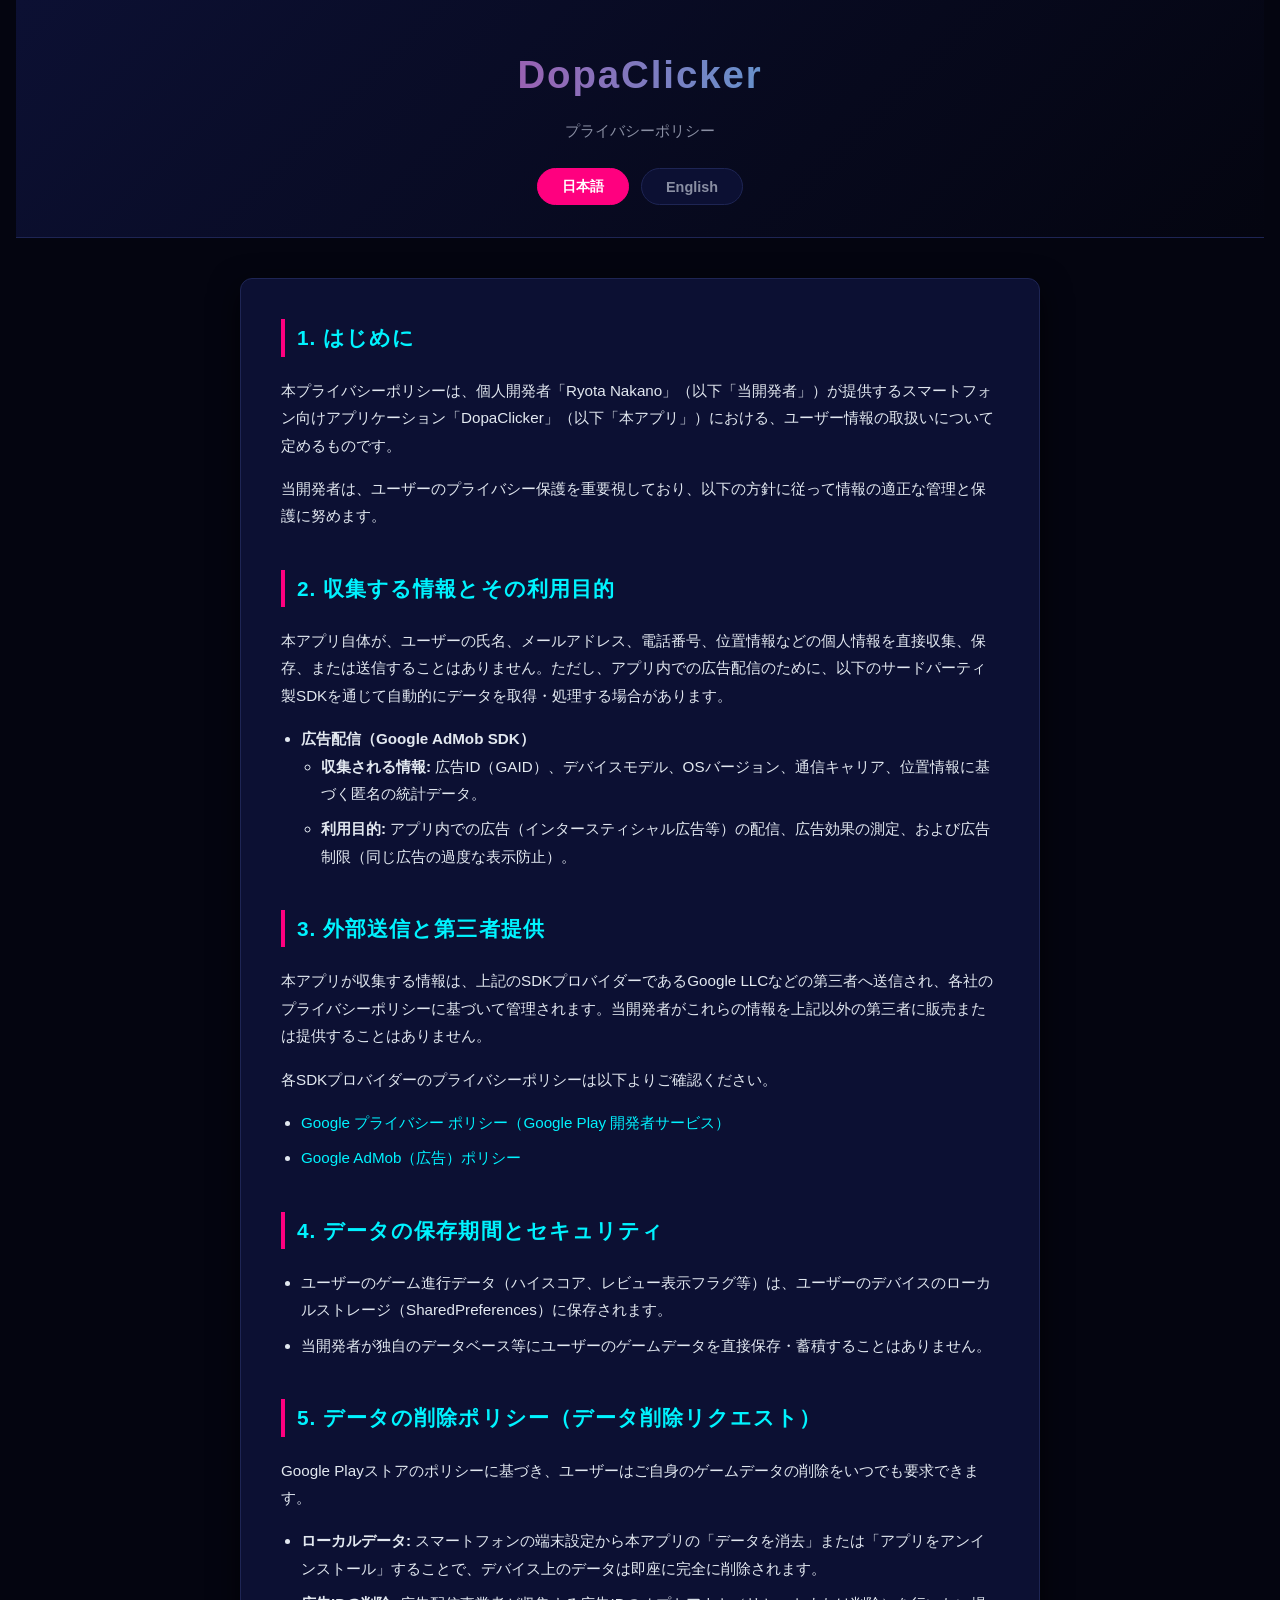
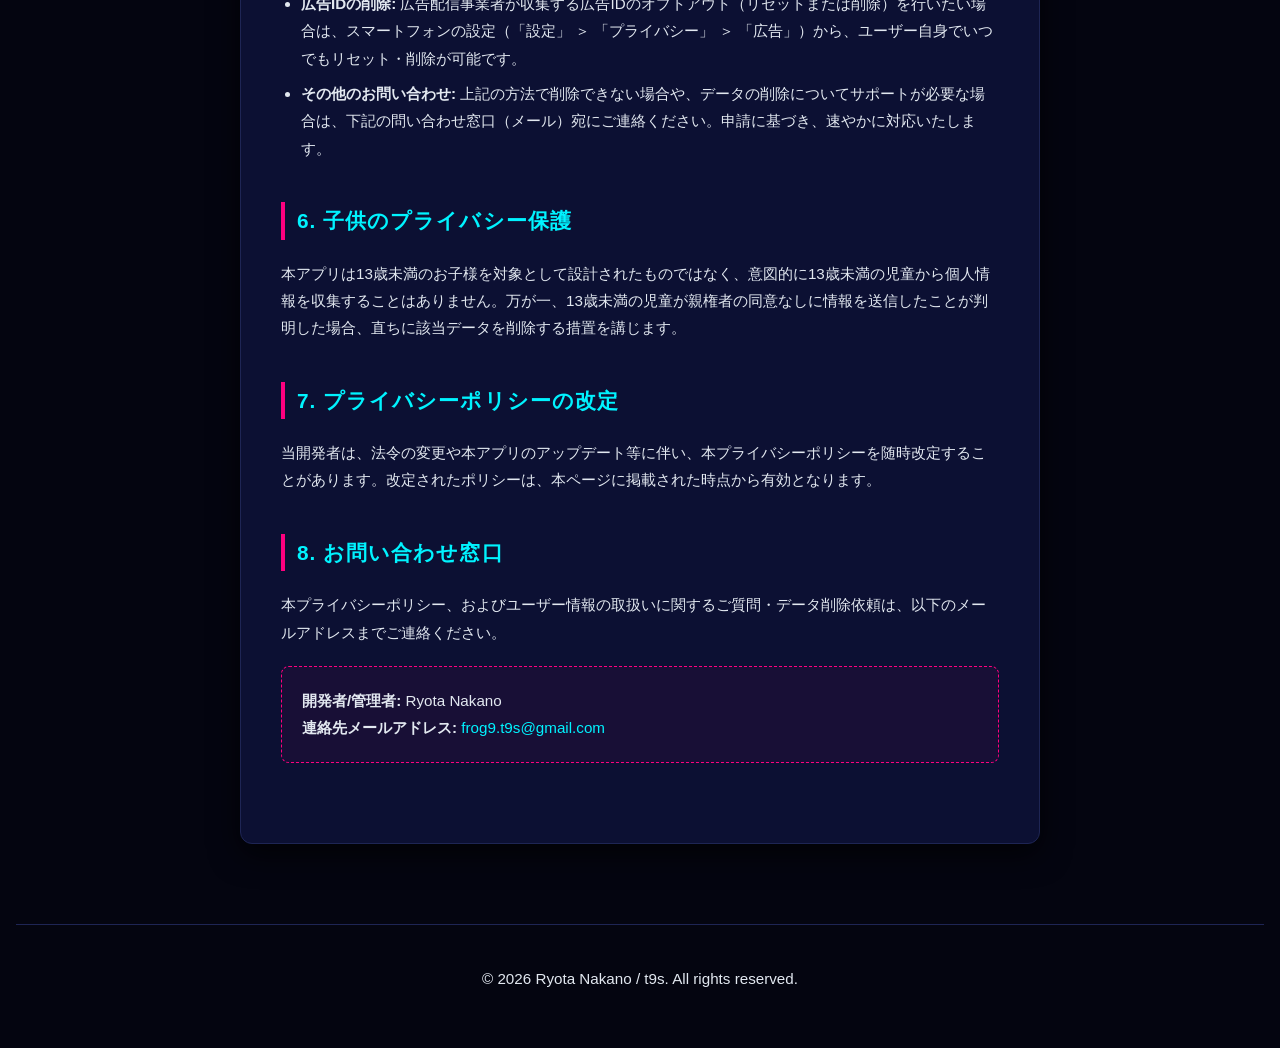
==== dopaclicker-privacy/index.html @ 0474fa30 "Add privacy policy for DopaClicker (Japanese and English)" ====
﻿<!DOCTYPE html>
<html lang="ja">
<head>
  <meta charset="UTF-8" />
  <meta name="viewport" content="width=device-width, initial-scale=1.0" />
  <title>プライバシーポリシー | DopaClicker</title>
  <style>
    :root {
      --bg: #040510;
      --surface: #0c1033;
      --border: #1e2554;
      --text: #e2e8f0;
      --muted: #8a8fa3;
      --accent: #ff007f;
      --accent-hover: #e60072;
      --accent2: #00f3ff;
    }
    * { box-sizing: border-box; margin: 0; padding: 0; }
    body {
      background: var(--bg);
      color: var(--text);
      font-family: 'Segoe UI', -apple-system, BlinkMacSystemFont, 'Hiragino Sans', 'Noto Sans JP', sans-serif;
      line-height: 1.8;
      padding: 0 16px;
    }
    header {
      background: linear-gradient(135deg, #0c1033, #040510);
      border-bottom: 1px solid var(--border);
      padding: 40px 0 32px;
      text-align: center;
    }
    header .logo {
      font-size: 2.4rem;
      font-weight: 900;
      background: linear-gradient(90deg, var(--accent), var(--accent2));
      -webkit-background-clip: text;
      -webkit-text-fill-color: transparent;
      background-clip: text;
      letter-spacing: 0.05em;
    }
    header p {
      color: var(--muted);
      font-size: 0.95rem;
      margin-top: 8px;
    }
    .lang-toggle {
      display: flex;
      justify-content: center;
      gap: 12px;
      margin: 24px auto 0;
    }
    .lang-btn {
      background: var(--surface);
      border: 1px solid var(--border);
      color: var(--muted);
      border-radius: 20px;
      padding: 8px 24px;
      cursor: pointer;
      font-size: 0.9rem;
      transition: all 0.2s ease;
      font-weight: 600;
    }
    .lang-btn.active {
      background: var(--accent);
      border-color: var(--accent);
      color: #ffffff;
    }
    main {
      max-width: 800px;
      margin: 40px auto 80px;
      background: var(--surface);
      padding: 40px;
      border-radius: 12px;
      border: 1px solid var(--border);
      box-shadow: 0 10px 30px rgba(0, 0, 0, 0.7);
    }
    section { margin-bottom: 40px; }
    h2 {
      font-size: 1.3rem;
      font-weight: 700;
      color: var(--accent2);
      border-left: 4px solid var(--accent);
      padding-left: 12px;
      margin-bottom: 20px;
      letter-spacing: 0.05em;
    }
    p, ul {
      color: var(--text);
      font-size: 0.95rem;
      margin-bottom: 16px;
    }
    ul {
      padding-left: 20px;
    }
    li {
      margin-bottom: 8px;
    }
    a {
      color: var(--accent2);
      text-decoration: none;
      transition: color 0.2s;
    }
    a:hover {
      color: var(--accent);
      text-decoration: underline;
    }
    .contact-box {
      background: rgba(255, 0, 127, 0.05);
      border: 1px dashed var(--accent);
      padding: 20px;
      border-radius: 8px;
      margin-top: 20px;
    }
    .contact-box p { margin-bottom: 0; }
    footer {
      text-align: center;
      padding: 40px 0;
      color: var(--muted);
      font-size: 0.85rem;
      border-top: 1px solid var(--border);
    }
    /* Language visibility */
    .lang-en { display: none; }
    body.en .lang-ja { display: none; }
    body.en .lang-en { display: block; }
  </style>
</head>
<body>

<header>
  <div class="logo">DopaClicker</div>
  <p class="lang-ja">プライバシーポリシー</p>
  <p class="lang-en">Privacy Policy</p>
  
  <div class="lang-toggle">
    <button class="lang-btn active" id="btn-ja" onclick="setLang('ja')">日本語</button>
    <button class="lang-btn" id="btn-en" onclick="setLang('en')">English</button>
  </div>
</header>

<main>
  <!-- ==================== JAPANESE CONTENT ==================== -->
  <div class="lang-ja">
    <section>
      <h2>1. はじめに</h2>
      <p>本プライバシーポリシーは、個人開発者「Ryota Nakano」（以下「当開発者」）が提供するスマートフォン向けアプリケーション「DopaClicker」（以下「本アプリ」）における、ユーザー情報の取扱いについて定めるものです。</p>
      <p>当開発者は、ユーザーのプライバシー保護を重要視しており、以下の方針に従って情報の適正な管理と保護に努めます。</p>
    </section>

    <section>
      <h2>2. 収集する情報とその利用目的</h2>
      <p>本アプリ自体が、ユーザーの氏名、メールアドレス、電話番号、位置情報などの個人情報を直接収集、保存、または送信することはありません。ただし、アプリ内での広告配信のために、以下のサードパーティ製SDKを通じて自動的にデータを取得・処理する場合があります。</p>
      
      <ul>
        <li>
          <strong>広告配信（Google AdMob SDK）</strong>
          <ul>
            <li><strong>収集される情報:</strong> 広告ID（GAID）、デバイスモデル、OSバージョン、通信キャリア、位置情報に基づく匿名の統計データ。</li>
            <li><strong>利用目的:</strong> アプリ内での広告（インタースティシャル広告等）の配信、広告効果の測定、および広告制限（同じ広告の過度な表示防止）。</li>
          </ul>
        </li>
      </ul>
    </section>

    <section>
      <h2>3. 外部送信と第三者提供</h2>
      <p>本アプリが収集する情報は、上記のSDKプロバイダーであるGoogle LLCなどの第三者へ送信され、各社のプライバシーポリシーに基づいて管理されます。当開発者がこれらの情報を上記以外の第三者に販売または提供することはありません。</p>
      <p>各SDKプロバイダーのプライバシーポリシーは以下よりご確認ください。</p>
      <ul>
        <li><a href="https://policies.google.com/privacy" target="_blank" rel="noopener">Google プライバシー ポリシー（Google Play 開発者サービス）</a></li>
        <li><a href="https://policies.google.com/technologies/ads" target="_blank" rel="noopener">Google AdMob（広告）ポリシー</a></li>
      </ul>
    </section>

    <section>
      <h2>4. データの保存期間とセキュリティ</h2>
      <ul>
        <li>ユーザーのゲーム進行データ（ハイスコア、レビュー表示フラグ等）は、ユーザーのデバイスのローカルストレージ（SharedPreferences）に保存されます。</li>
        <li>当開発者が独自のデータベース等にユーザーのゲームデータを直接保存・蓄積することはありません。</li>
      </ul>
    </section>

    <section>
      <h2>5. データの削除ポリシー（データ削除リクエスト）</h2>
      <p>Google Playストアのポリシーに基づき、ユーザーはご自身のゲームデータの削除をいつでも要求できます。</p>
      <ul>
        <li><strong>ローカルデータ:</strong> スマートフォンの端末設定から本アプリの「データを消去」または「アプリをアンインストール」することで、デバイス上のデータは即座に完全に削除されます。</li>
        <li><strong>広告IDの削除:</strong> 広告配信事業者が収集する広告IDのオプトアウト（リセットまたは削除）を行いたい場合は、スマートフォンの設定（「設定」 ＞ 「プライバシー」 ＞ 「広告」）から、ユーザー自身でいつでもリセット・削除が可能です。</li>
        <li><strong>その他のお問い合わせ:</strong> 上記の方法で削除できない場合や、データの削除についてサポートが必要な場合は、下記の問い合わせ窓口（メール）宛にご連絡ください。申請に基づき、速やかに対応いたします。</li>
      </ul>
    </section>

    <section>
      <h2>6. 子供のプライバシー保護</h2>
      <p>本アプリは13歳未満のお子様を対象として設計されたものではなく、意図的に13歳未満の児童から個人情報を収集することはありません。万が一、13歳未満の児童が親権者の同意なしに情報を送信したことが判明した場合、直ちに該当データを削除する措置を講じます。</p>
    </section>

    <section>
      <h2>7. プライバシーポリシーの改定</h2>
      <p>当開発者は、法令の変更や本アプリのアップデート等に伴い、本プライバシーポリシーを随時改定することがあります。改定されたポリシーは、本ページに掲載された時点から有効となります。</p>
    </section>

    <section>
      <h2>8. お問い合わせ窓口</h2>
      <p>本プライバシーポリシー、およびユーザー情報の取扱いに関するご質問・データ削除依頼は、以下のメールアドレスまでご連絡ください。</p>
      <div class="contact-box">
        <p><strong>開発者/管理者:</strong> Ryota Nakano</p>
        <p><strong>連絡先メールアドレス:</strong> <a href="mailto:frog9.t9s@gmail.com">frog9.t9s@gmail.com</a></p>
      </div>
    </section>
  </div>

  <!-- ==================== ENGLISH CONTENT ==================== -->
  <div class="lang-en">
    <section>
      <h2>1. Introduction</h2>
      <p>This Privacy Policy outlines how individual developer "Ryota Nakano" ("we," "our," or "us") handles user data in the smartphone application "DopaClicker" ("the App").</p>
      <p>We are highly committed to protecting your privacy, and we manage and protect user information in accordance with this policy.</p>
    </section>

    <section>
      <h2>2. Information Collected and Purpose of Use</h2>
      <p>The App itself does not directly collect, store, or transmit personal data such as names, email addresses, phone numbers, or precise location information. However, to display advertisements, we may automatically process non-personal data through the following third-party SDK:</p>
      
      <ul>
        <li>
          <strong>Advertising (Google AdMob SDK)</strong>
          <ul>
            <li><strong>Data Processed:</strong> Advertising ID (GAID), device model, OS version, carrier, and anonymous usage telemetry.</li>
            <li><strong>Purpose:</strong> To deliver advertisements (interstitial ads), measure ad performance, and prevent duplicate ad delivery.</li>
          </ul>
        </li>
      </ul>
    </section>

    <section>
      <h2>3. Data Transfer and Third-Party Sharing</h2>
      <p>Data processed by the SDK listed above is transmitted directly to the respective provider (Google LLC) and managed under their own privacy policies. We do not sell or lease any user data to third parties.</p>
      <p>Please refer to the third-party privacy policies below:</p>
      <ul>
        <li><a href="https://policies.google.com/privacy" target="_blank" rel="noopener">Google Privacy Policy (Google Play Services)</a></li>
        <li><a href="https://policies.google.com/technologies/ads" target="_blank" rel="noopener">Google AdMob Policy</a></li>
      </ul>
    </section>

    <section>
      <h2>4. Data Retention and Security</h2>
      <ul>
        <li>Your local game progress and settings (highest combo, review prompts flags) are stored securely in your device's local storage (SharedPreferences).</li>
        <li>We do not host or maintain any external database to store or inspect your personal game progress.</li>
      </ul>
    </section>

    <section>
      <h2>5. Data Deletion Policy</h2>
      <p>In compliance with Google Play Store guidelines, you can request the deletion of your game data at any time.</p>
      <ul>
        <li><strong>Local Data:</strong> To wipe local data, navigate to your Android device settings, select the App, and select "Clear Data" or uninstall the App.</li>
        <li><strong>Advertising ID:</strong> You can reset or delete your Advertising ID at any time through your Android device settings (Settings > Privacy > Ads) to opt-out of personalized ads tracking.</li>
        <li><strong>Manual Deletion Request:</strong> If you cannot delete your data using the above methods or require assistance, please contact us at the email address below. We will handle your request promptly.</li>
      </ul>
    </section>

    <section>
      <h2>6. Children's Privacy</h2>
      <p>The App is not designed for or targeted at children under the age of 13. We do not knowingly collect personal data from children under 13. If we discover that a child under 13 has provided personal data without parental consent, we will take immediate steps to delete that data from our records.</p>
    </section>

    <section>
      <h2>7. Changes to This Policy</h2>
      <p>We may update this Privacy Policy from time to time to reflect changes in laws, regulations, or App updates. The updated policy becomes effective immediately upon publication on this page.</p>
    </section>

    <section>
      <h2>8. Contact Information</h2>
      <p>If you have any questions about this Privacy Policy, our data practices, or if you wish to request data deletion, please contact us at:</p>
      <div class="contact-box">
        <p><strong>Developer/Data Controller:</strong> Ryota Nakano</p>
        <p><strong>Email Address:</strong> <a href="mailto:frog9.t9s@gmail.com">frog9.t9s@gmail.com</a></p>
      </div>
    </section>
  </div>
</main>

<footer>
  <p>&copy; 2026 Ryota Nakano / t9s. All rights reserved.</p>
</footer>

<script>
  function setLang(lang) {
    if (lang === 'en') {
      document.body.classList.add('en');
      document.getElementById('btn-en').classList.add('active');
      document.getElementById('btn-ja').classList.remove('active');
    } else {
      document.body.classList.remove('en');
      document.getElementById('btn-en').classList.remove('active');
      document.getElementById('btn-ja').classList.add('active');
    }
  }
</script>
</body>
</html>
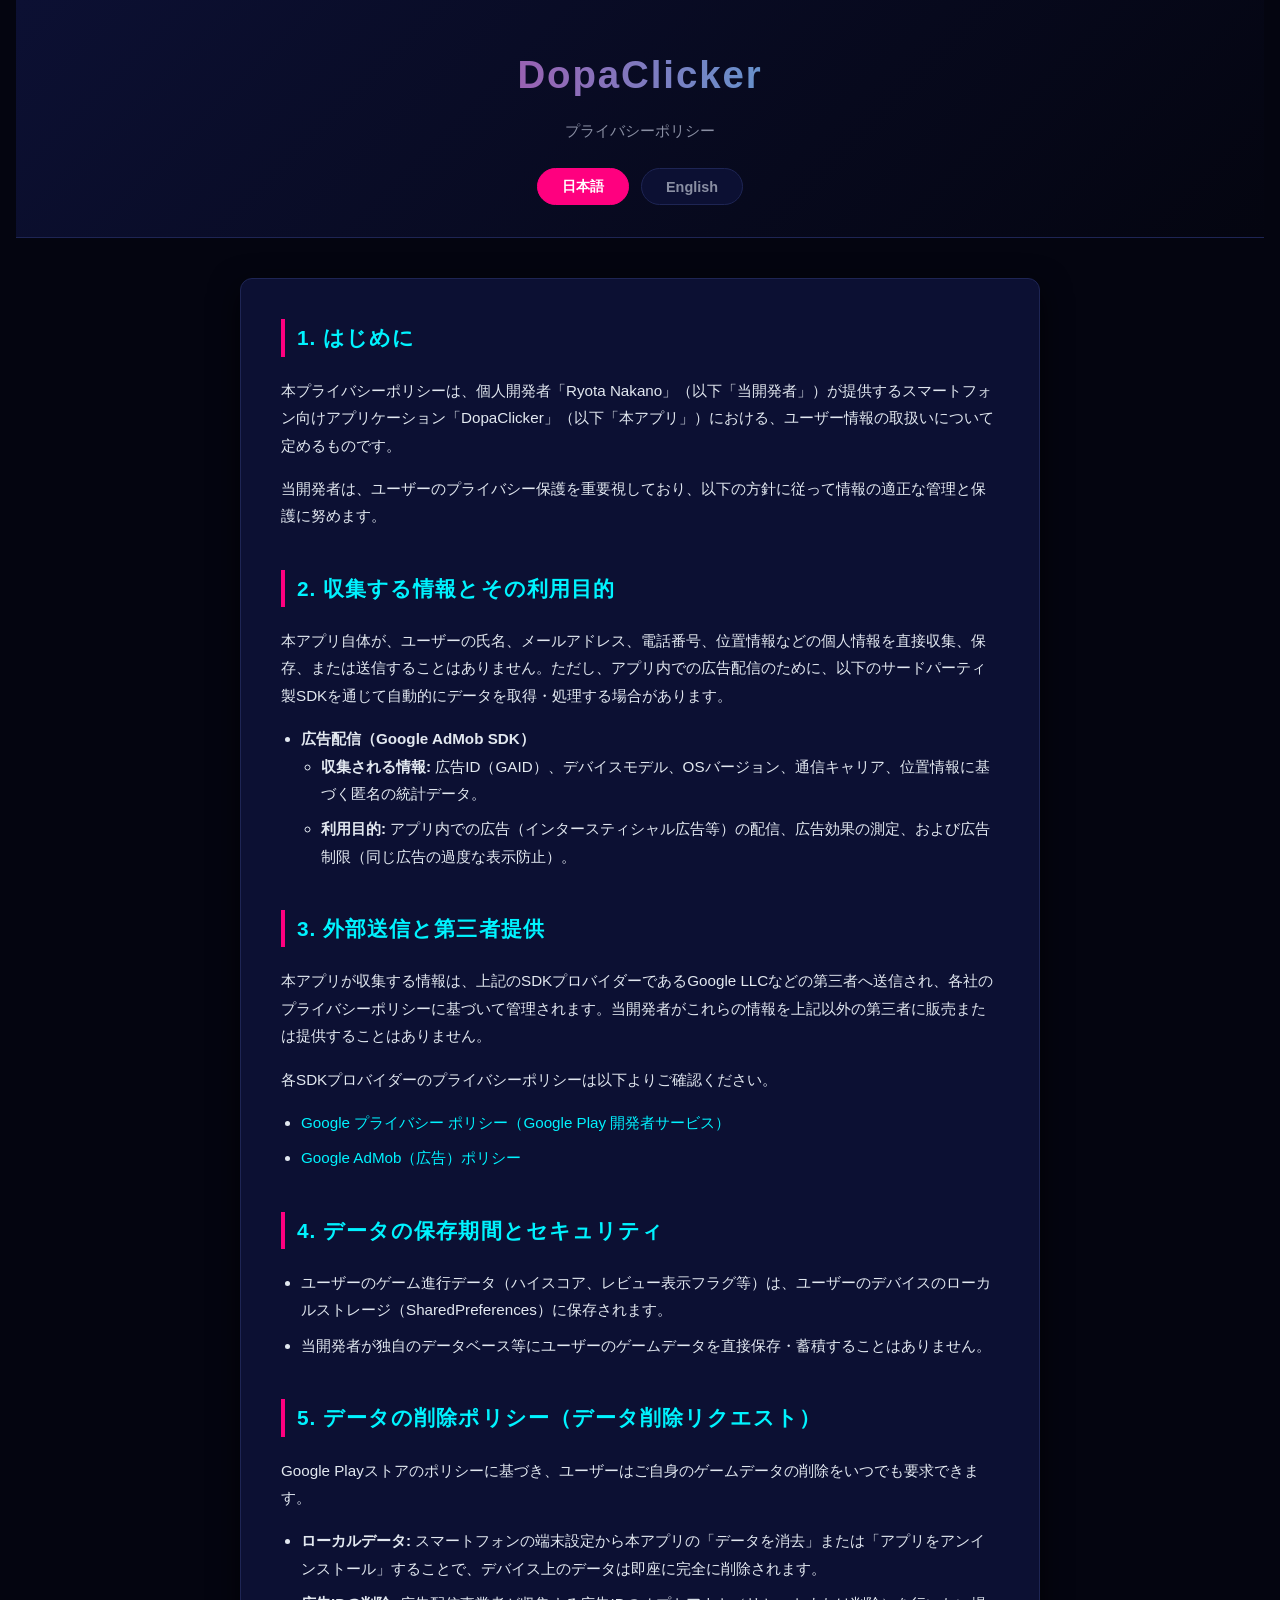
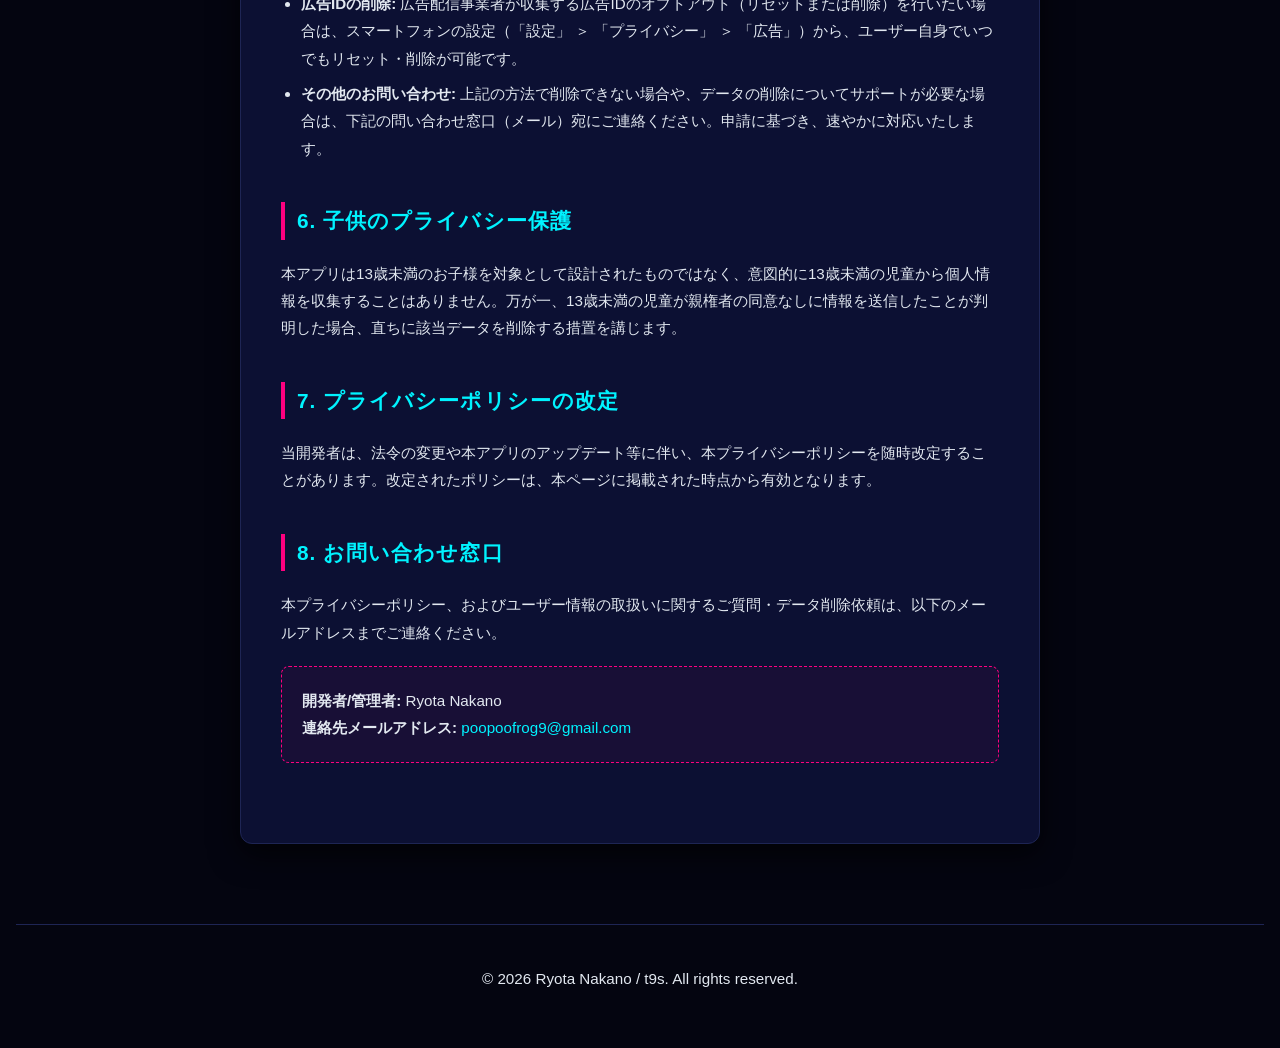
==== commit ea5d094f: "Update email to poopoofrog9@gmail.com in privacy policy" ====
--- a/dopaclicker-privacy/index.html
+++ b/dopaclicker-privacy/index.html
@@ -1,4 +1,4 @@
-﻿<!DOCTYPE html>
+<!DOCTYPE html>
 <html lang="ja">
 <head>
   <meta charset="UTF-8" />
@@ -205,7 +205,7 @@
       <p>本プライバシーポリシー、およびユーザー情報の取扱いに関するご質問・データ削除依頼は、以下のメールアドレスまでご連絡ください。</p>
       <div class="contact-box">
         <p><strong>開発者/管理者:</strong> Ryota Nakano</p>
-        <p><strong>連絡先メールアドレス:</strong> <a href="mailto:frog9.t9s@gmail.com">frog9.t9s@gmail.com</a></p>
+        <p><strong>連絡先メールアドレス:</strong> <a href="mailto:poopoofrog9@gmail.com">poopoofrog9@gmail.com</a></p>
       </div>
     </section>
   </div>
@@ -276,7 +276,7 @@
       <p>If you have any questions about this Privacy Policy, our data practices, or if you wish to request data deletion, please contact us at:</p>
       <div class="contact-box">
         <p><strong>Developer/Data Controller:</strong> Ryota Nakano</p>
-        <p><strong>Email Address:</strong> <a href="mailto:frog9.t9s@gmail.com">frog9.t9s@gmail.com</a></p>
+        <p><strong>Email Address:</strong> <a href="mailto:poopoofrog9@gmail.com">poopoofrog9@gmail.com</a></p>
       </div>
     </section>
   </div>
